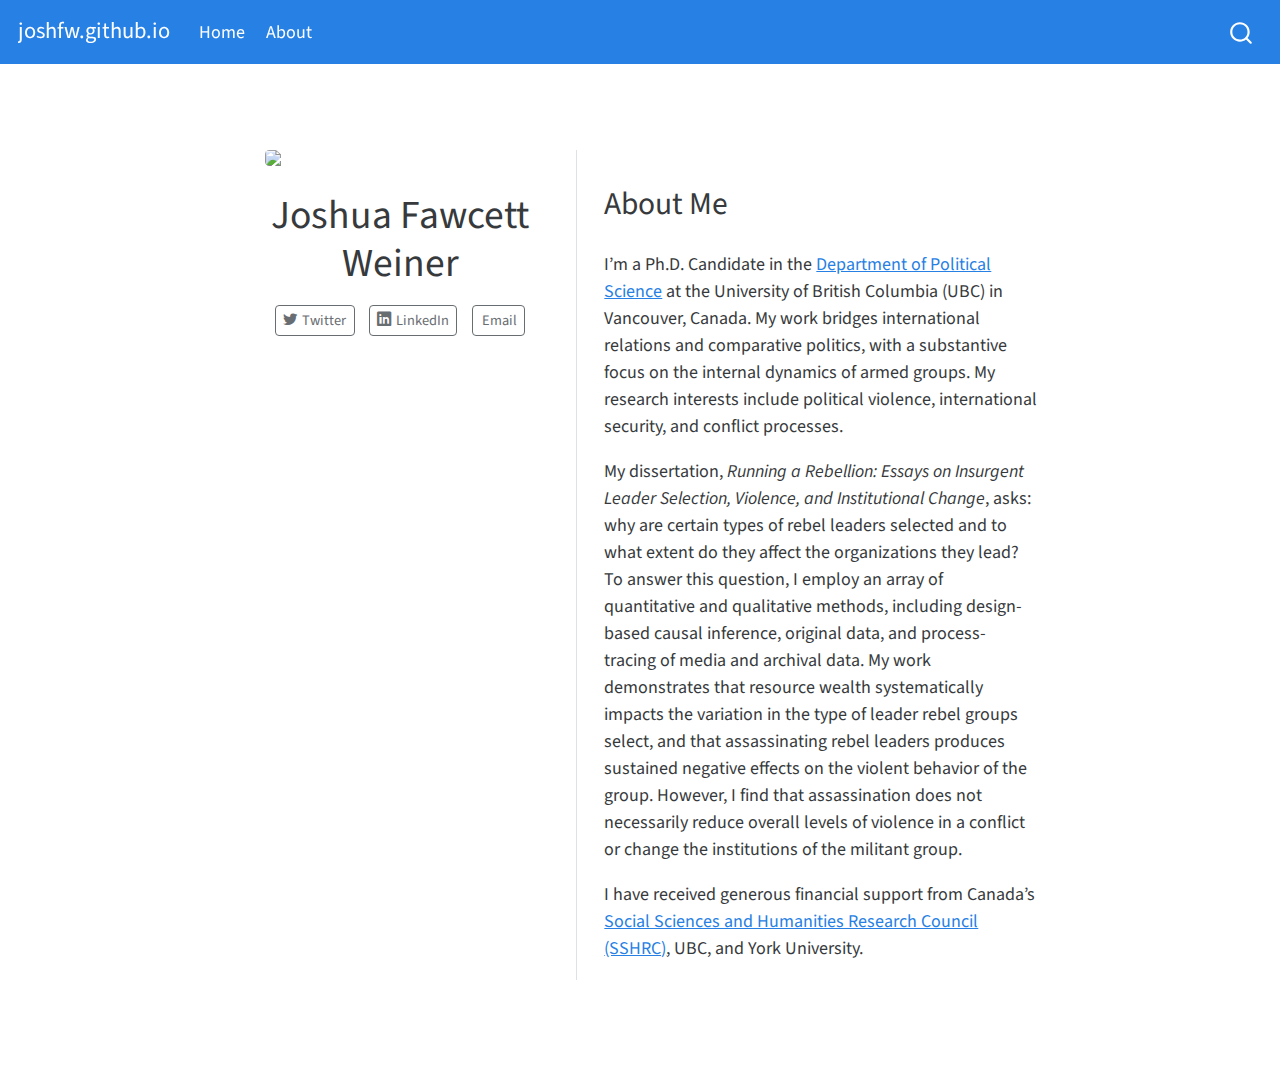
==== docs/index.html @ 68ceb6df "Formatting change for landing page." ====
<!DOCTYPE html>
<html xmlns="http://www.w3.org/1999/xhtml" lang="en" xml:lang="en"><head>

<meta charset="utf-8">
<meta name="generator" content="quarto-1.0.36">

<meta name="viewport" content="width=device-width, initial-scale=1.0, user-scalable=yes">


<title>joshfw.github.io - Joshua Fawcett Weiner</title>
<style>
code{white-space: pre-wrap;}
span.smallcaps{font-variant: small-caps;}
span.underline{text-decoration: underline;}
div.column{display: inline-block; vertical-align: top; width: 50%;}
div.hanging-indent{margin-left: 1.5em; text-indent: -1.5em;}
ul.task-list{list-style: none;}
</style>


<script src="site_libs/quarto-nav/quarto-nav.js"></script>
<script src="site_libs/quarto-nav/headroom.min.js"></script>
<script src="site_libs/clipboard/clipboard.min.js"></script>
<script src="site_libs/quarto-search/autocomplete.umd.js"></script>
<script src="site_libs/quarto-search/fuse.min.js"></script>
<script src="site_libs/quarto-search/quarto-search.js"></script>
<meta name="quarto:offset" content="./">
<script src="site_libs/quarto-html/quarto.js"></script>
<script src="site_libs/quarto-html/popper.min.js"></script>
<script src="site_libs/quarto-html/tippy.umd.min.js"></script>
<link href="site_libs/quarto-html/tippy.css" rel="stylesheet">
<link href="site_libs/quarto-html/quarto-syntax-highlighting.css" rel="stylesheet" id="quarto-text-highlighting-styles">
<script src="site_libs/bootstrap/bootstrap.min.js"></script>
<link href="site_libs/bootstrap/bootstrap-icons.css" rel="stylesheet">
<link href="site_libs/bootstrap/bootstrap.min.css" rel="stylesheet" id="quarto-bootstrap" data-mode="light">
<script id="quarto-search-options" type="application/json">{
  "location": "navbar",
  "copy-button": false,
  "collapse-after": 3,
  "panel-placement": "end",
  "type": "overlay",
  "limit": 20,
  "language": {
    "search-no-results-text": "No results",
    "search-matching-documents-text": "matching documents",
    "search-copy-link-title": "Copy link to search",
    "search-hide-matches-text": "Hide additional matches",
    "search-more-match-text": "more match in this document",
    "search-more-matches-text": "more matches in this document",
    "search-clear-button-title": "Clear",
    "search-detached-cancel-button-title": "Cancel",
    "search-submit-button-title": "Submit"
  }
}</script>


<link rel="stylesheet" href="styles.css">
</head>

<body class="nav-fixed fullcontent">

<div id="quarto-search-results"></div>
  <header id="quarto-header" class="headroom fixed-top">
    <nav class="navbar navbar-expand-lg navbar-dark ">
      <div class="navbar-container container-fluid">
      <a class="navbar-brand" href="./index.html">
    <span class="navbar-title">joshfw.github.io</span>
  </a>
          <button class="navbar-toggler" type="button" data-bs-toggle="collapse" data-bs-target="#navbarCollapse" aria-controls="navbarCollapse" aria-expanded="false" aria-label="Toggle navigation" onclick="if (window.quartoToggleHeadroom) { window.quartoToggleHeadroom(); }">
  <span class="navbar-toggler-icon"></span>
</button>
          <div class="collapse navbar-collapse" id="navbarCollapse">
            <ul class="navbar-nav navbar-nav-scroll me-auto">
  <li class="nav-item">
    <a class="nav-link active" href="./index.html" aria-current="page">Home</a>
  </li>  
  <li class="nav-item">
    <a class="nav-link" href="./about.html">About</a>
  </li>  
</ul>
              <div id="quarto-search" class="" title="Search"></div>
          </div> <!-- /navcollapse -->
      </div> <!-- /container-fluid -->
    </nav>
</header>
<!-- content -->
<div id="quarto-content" class="quarto-container page-columns page-rows-contents page-layout-article page-navbar">
<!-- sidebar -->
<!-- margin-sidebar -->
    
<!-- main -->
<main class="content" id="quarto-document-content">



<div class="quarto-about-trestles">
  <div class="about-entity">
    <img src="profile.jpg" class="about-image
  rounded " style="width: 15em;">
<header id="title-block-header" class="quarto-title-block default">
<div class="quarto-title">
<h1 class="title">Joshua Fawcett Weiner</h1>
</div>
<div class="quarto-title-meta">
  </div>
</header>
    <div class="about-links">
  <a href="https://twitter.com/FawcettWeiner" class="about-link">
    <i class="bi bi-twitter"></i>
     <span class="about-link-text">Twitter</span>
  </a>
  <a href="https://www.linkedin.com/in/joshua-fawcett-weiner-21542b58/" class="about-link">
    <i class="bi bi-linkedin"></i>
     <span class="about-link-text">LinkedIn</span>
  </a>
  <a href="mailto:j.weiner@alumni.ubc.ca" class="about-link">
    <i class="bi bi-mail"></i>
     <span class="about-link-text">Email</span>
  </a>
</div>
  </div>
  <div class="about-contents"><div id="hero-heading">
<section id="about-me" class="level2">
<h2 data-anchor-id="about-me">About Me</h2>
<p>I’m a Ph.D.&nbsp;Candidate in the <a href="https://politics.ubc.ca/">Department of Political Science</a> at the University of British Columbia (UBC) in Vancouver, Canada. My work bridges international relations and comparative politics, with a substantive focus on the internal dynamics of armed groups. My research interests include political violence, international security, and conflict processes.</p>
<p>My dissertation, <em>Running a Rebellion: Essays on Insurgent Leader Selection, Violence, and Institutional Change</em>, asks: why are certain types of rebel leaders selected and to what extent do they affect the organizations they lead? To answer this question, I employ an array of quantitative and qualitative methods, including design-based causal inference, original data, and process-tracing of media and archival data. My work demonstrates that resource wealth systematically impacts the variation in the type of leader rebel groups select, and that assassinating rebel leaders produces sustained negative effects on the violent behavior of the group. However, I find that assassination does not necessarily reduce overall levels of violence in a conflict or change the institutions of the militant group.</p>
<p>I have received generous financial support from Canada’s <a href="https://www.nserc-crsng.gc.ca/Students-Etudiants/PG-CS/CGSD-BESCD_eng.asp">Social Sciences and Humanities Research Council (SSHRC)</a>, UBC, and York University.</p>
</section>
</div></div>
</div>





</main> <!-- /main -->
<script id="quarto-html-after-body" type="application/javascript">
window.document.addEventListener("DOMContentLoaded", function (event) {
  const toggleBodyColorMode = (bsSheetEl) => {
    const mode = bsSheetEl.getAttribute("data-mode");
    const bodyEl = window.document.querySelector("body");
    if (mode === "dark") {
      bodyEl.classList.add("quarto-dark");
      bodyEl.classList.remove("quarto-light");
    } else {
      bodyEl.classList.add("quarto-light");
      bodyEl.classList.remove("quarto-dark");
    }
  }
  const toggleBodyColorPrimary = () => {
    const bsSheetEl = window.document.querySelector("link#quarto-bootstrap");
    if (bsSheetEl) {
      toggleBodyColorMode(bsSheetEl);
    }
  }
  toggleBodyColorPrimary();  
  const clipboard = new window.ClipboardJS('.code-copy-button', {
    target: function(trigger) {
      return trigger.previousElementSibling;
    }
  });
  clipboard.on('success', function(e) {
    // button target
    const button = e.trigger;
    // don't keep focus
    button.blur();
    // flash "checked"
    button.classList.add('code-copy-button-checked');
    var currentTitle = button.getAttribute("title");
    button.setAttribute("title", "Copied!");
    setTimeout(function() {
      button.setAttribute("title", currentTitle);
      button.classList.remove('code-copy-button-checked');
    }, 1000);
    // clear code selection
    e.clearSelection();
  });
  function tippyHover(el, contentFn) {
    const config = {
      allowHTML: true,
      content: contentFn,
      maxWidth: 500,
      delay: 100,
      arrow: false,
      appendTo: function(el) {
          return el.parentElement;
      },
      interactive: true,
      interactiveBorder: 10,
      theme: 'quarto',
      placement: 'bottom-start'
    };
    window.tippy(el, config); 
  }
  const noterefs = window.document.querySelectorAll('a[role="doc-noteref"]');
  for (var i=0; i<noterefs.length; i++) {
    const ref = noterefs[i];
    tippyHover(ref, function() {
      let href = ref.getAttribute('href');
      try { href = new URL(href).hash; } catch {}
      const id = href.replace(/^#\/?/, "");
      const note = window.document.getElementById(id);
      return note.innerHTML;
    });
  }
  var bibliorefs = window.document.querySelectorAll('a[role="doc-biblioref"]');
  for (var i=0; i<bibliorefs.length; i++) {
    const ref = bibliorefs[i];
    const cites = ref.parentNode.getAttribute('data-cites').split(' ');
    tippyHover(ref, function() {
      var popup = window.document.createElement('div');
      cites.forEach(function(cite) {
        var citeDiv = window.document.createElement('div');
        citeDiv.classList.add('hanging-indent');
        citeDiv.classList.add('csl-entry');
        var biblioDiv = window.document.getElementById('ref-' + cite);
        if (biblioDiv) {
          citeDiv.innerHTML = biblioDiv.innerHTML;
        }
        popup.appendChild(citeDiv);
      });
      return popup.innerHTML;
    });
  }
});
</script>
</div> <!-- /content -->



</body></html>
---- docs/site_libs/quarto-html/tippy.css ----
.tippy-box[data-animation=fade][data-state=hidden]{opacity:0}[data-tippy-root]{max-width:calc(100vw - 10px)}.tippy-box{position:relative;background-color:#333;color:#fff;border-radius:4px;font-size:14px;line-height:1.4;white-space:normal;outline:0;transition-property:transform,visibility,opacity}.tippy-box[data-placement^=top]>.tippy-arrow{bottom:0}.tippy-box[data-placement^=top]>.tippy-arrow:before{bottom:-7px;left:0;border-width:8px 8px 0;border-top-color:initial;transform-origin:center top}.tippy-box[data-placement^=bottom]>.tippy-arrow{top:0}.tippy-box[data-placement^=bottom]>.tippy-arrow:before{top:-7px;left:0;border-width:0 8px 8px;border-bottom-color:initial;transform-origin:center bottom}.tippy-box[data-placement^=left]>.tippy-arrow{right:0}.tippy-box[data-placement^=left]>.tippy-arrow:before{border-width:8px 0 8px 8px;border-left-color:initial;right:-7px;transform-origin:center left}.tippy-box[data-placement^=right]>.tippy-arrow{left:0}.tippy-box[data-placement^=right]>.tippy-arrow:before{left:-7px;border-width:8px 8px 8px 0;border-right-color:initial;transform-origin:center right}.tippy-box[data-inertia][data-state=visible]{transition-timing-function:cubic-bezier(.54,1.5,.38,1.11)}.tippy-arrow{width:16px;height:16px;color:#333}.tippy-arrow:before{content:"";position:absolute;border-color:transparent;border-style:solid}.tippy-content{position:relative;padding:5px 9px;z-index:1}
---- docs/site_libs/quarto-html/quarto-syntax-highlighting.css ----
/* quarto syntax highlight colors */
:root {
  --quarto-hl-ot-color: #003B4F;
  --quarto-hl-at-color: #657422;
  --quarto-hl-ss-color: #20794D;
  --quarto-hl-an-color: #5E5E5E;
  --quarto-hl-fu-color: #4758AB;
  --quarto-hl-st-color: #20794D;
  --quarto-hl-cf-color: #003B4F;
  --quarto-hl-op-color: #5E5E5E;
  --quarto-hl-er-color: #AD0000;
  --quarto-hl-bn-color: #AD0000;
  --quarto-hl-al-color: #AD0000;
  --quarto-hl-va-color: #111111;
  --quarto-hl-bu-color: inherit;
  --quarto-hl-ex-color: inherit;
  --quarto-hl-pp-color: #AD0000;
  --quarto-hl-in-color: #5E5E5E;
  --quarto-hl-vs-color: #20794D;
  --quarto-hl-wa-color: #5E5E5E;
  --quarto-hl-do-color: #5E5E5E;
  --quarto-hl-im-color: #00769E;
  --quarto-hl-ch-color: #20794D;
  --quarto-hl-dt-color: #AD0000;
  --quarto-hl-fl-color: #AD0000;
  --quarto-hl-co-color: #5E5E5E;
  --quarto-hl-cv-color: #5E5E5E;
  --quarto-hl-cn-color: #8f5902;
  --quarto-hl-sc-color: #5E5E5E;
  --quarto-hl-dv-color: #AD0000;
  --quarto-hl-kw-color: #003B4F;
}

/* other quarto variables */
:root {
  --quarto-font-monospace: SFMono-Regular, Menlo, Monaco, Consolas, "Liberation Mono", "Courier New", monospace;
}

pre > code.sourceCode > span {
  color: #003B4F;
}

code span {
  color: #003B4F;
}

code.sourceCode > span {
  color: #003B4F;
}

div.sourceCode,
div.sourceCode pre.sourceCode {
  color: #003B4F;
}

code span.ot {
  color: #003B4F;
}

code span.at {
  color: #657422;
}

code span.ss {
  color: #20794D;
}

code span.an {
  color: #5E5E5E;
}

code span.fu {
  color: #4758AB;
}

code span.st {
  color: #20794D;
}

code span.cf {
  color: #003B4F;
}

code span.op {
  color: #5E5E5E;
}

code span.er {
  color: #AD0000;
}

code span.bn {
  color: #AD0000;
}

code span.al {
  color: #AD0000;
}

code span.va {
  color: #111111;
}

code span.pp {
  color: #AD0000;
}

code span.in {
  color: #5E5E5E;
}

code span.vs {
  color: #20794D;
}

code span.wa {
  color: #5E5E5E;
  font-style: italic;
}

code span.do {
  color: #5E5E5E;
  font-style: italic;
}

code span.im {
  color: #00769E;
}

code span.ch {
  color: #20794D;
}

code span.dt {
  color: #AD0000;
}

code span.fl {
  color: #AD0000;
}

code span.co {
  color: #5E5E5E;
}

code span.cv {
  color: #5E5E5E;
  font-style: italic;
}

code span.cn {
  color: #8f5902;
}

code span.sc {
  color: #5E5E5E;
}

code span.dv {
  color: #AD0000;
}

code span.kw {
  color: #003B4F;
}

.prevent-inlining {
  content: "</";
}

/*# sourceMappingURL=debc5d5d77c3f9108843748ff7464032.css.map */
---- docs/styles.css ----
/* css styles */
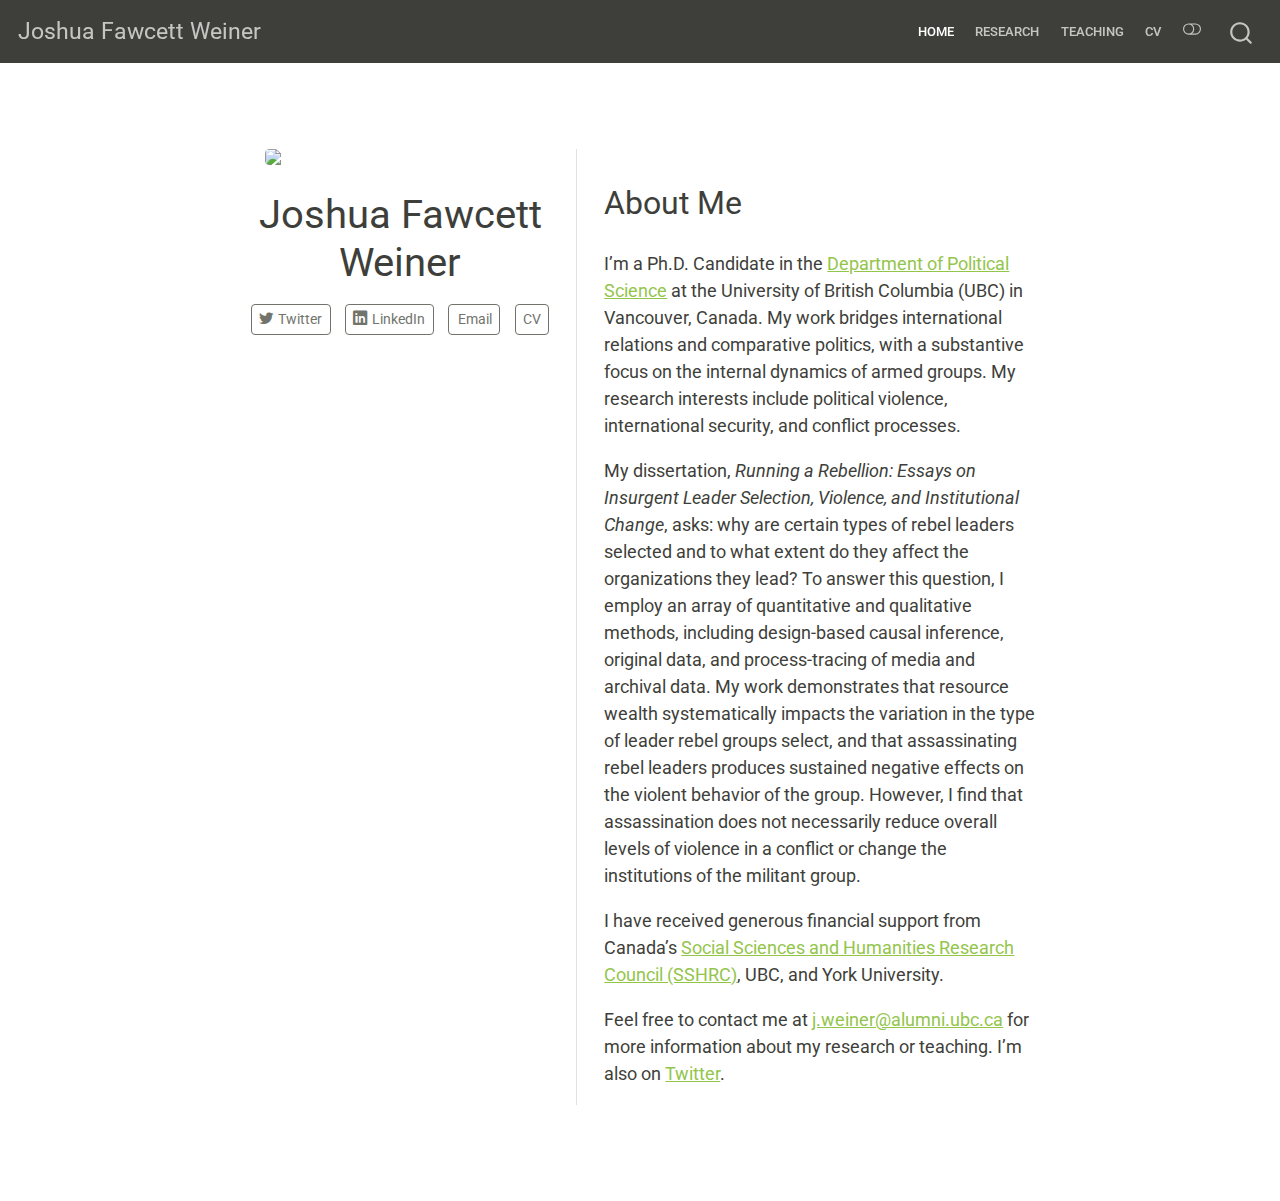
==== commit 22d54925: "Formatting and build of current website version." ====
--- a/docs/index.html
+++ b/docs/index.html
@@ -7,7 +7,7 @@
 <meta name="viewport" content="width=device-width, initial-scale=1.0, user-scalable=yes">
 
 
-<title>joshfw.github.io - Joshua Fawcett Weiner</title>
+<title>Joshua Fawcett Weiner</title>
 <style>
 code{white-space: pre-wrap;}
 span.smallcaps{font-variant: small-caps;}
@@ -29,10 +29,12 @@
 <script src="site_libs/quarto-html/popper.min.js"></script>
 <script src="site_libs/quarto-html/tippy.umd.min.js"></script>
 <link href="site_libs/quarto-html/tippy.css" rel="stylesheet">
-<link href="site_libs/quarto-html/quarto-syntax-highlighting.css" rel="stylesheet" id="quarto-text-highlighting-styles">
+<link href="site_libs/quarto-html/quarto-syntax-highlighting.css" rel="stylesheet" class="quarto-color-scheme" id="quarto-text-highlighting-styles">
+<link href="site_libs/quarto-html/quarto-syntax-highlighting-dark.css" rel="prefetch" class="quarto-color-scheme quarto-color-alternate" id="quarto-text-highlighting-styles">
 <script src="site_libs/bootstrap/bootstrap.min.js"></script>
 <link href="site_libs/bootstrap/bootstrap-icons.css" rel="stylesheet">
-<link href="site_libs/bootstrap/bootstrap.min.css" rel="stylesheet" id="quarto-bootstrap" data-mode="light">
+<link href="site_libs/bootstrap/bootstrap.min.css" rel="stylesheet" class="quarto-color-scheme" id="quarto-bootstrap" data-mode="light">
+<link href="site_libs/bootstrap/bootstrap-dark.min.css" rel="prefetch" class="quarto-color-scheme quarto-color-alternate" id="quarto-bootstrap" data-mode="dark">
 <script id="quarto-search-options" type="application/json">{
   "location": "navbar",
   "copy-button": false,
@@ -64,20 +66,29 @@
     <nav class="navbar navbar-expand-lg navbar-dark ">
       <div class="navbar-container container-fluid">
       <a class="navbar-brand" href="./index.html">
-    <span class="navbar-title">joshfw.github.io</span>
+    <span class="navbar-title">Joshua Fawcett Weiner</span>
   </a>
           <button class="navbar-toggler" type="button" data-bs-toggle="collapse" data-bs-target="#navbarCollapse" aria-controls="navbarCollapse" aria-expanded="false" aria-label="Toggle navigation" onclick="if (window.quartoToggleHeadroom) { window.quartoToggleHeadroom(); }">
   <span class="navbar-toggler-icon"></span>
 </button>
           <div class="collapse navbar-collapse" id="navbarCollapse">
-            <ul class="navbar-nav navbar-nav-scroll me-auto">
+            <ul class="navbar-nav navbar-nav-scroll ms-auto">
   <li class="nav-item">
     <a class="nav-link active" href="./index.html" aria-current="page">Home</a>
   </li>  
   <li class="nav-item">
-    <a class="nav-link" href="./about.html">About</a>
+    <a class="nav-link" href="./about.html">Research</a>
+  </li>  
+  <li class="nav-item">
+    <a class="nav-link" href="./teaching.html">Teaching</a>
+  </li>  
+  <li class="nav-item">
+    <a class="nav-link" href="./cv.html">CV</a>
   </li>  
 </ul>
+              <div class="quarto-toggle-container">
+                  <a href="" class="quarto-color-scheme-toggle nav-link" onclick="window.quartoToggleColorScheme(); return false;" title="Toggle dark mode"><i class="bi"></i></a>
+              </div>
               <div id="quarto-search" class="" title="Search"></div>
           </div> <!-- /navcollapse -->
       </div> <!-- /container-fluid -->
@@ -117,6 +128,9 @@
     <i class="bi bi-mail"></i>
      <span class="about-link-text">Email</span>
   </a>
+  <a href="https://www.dropbox.com/s/9qrv9oicfdb65so/CV_Joshua_Fawcett_Weiner%20%281%29.pdf?dl=0" class="about-link">
+     <span class="about-link-text">CV</span>
+  </a>
 </div>
   </div>
   <div class="about-contents"><div id="hero-heading">
@@ -125,6 +139,7 @@
 <p>I’m a Ph.D.&nbsp;Candidate in the <a href="https://politics.ubc.ca/">Department of Political Science</a> at the University of British Columbia (UBC) in Vancouver, Canada. My work bridges international relations and comparative politics, with a substantive focus on the internal dynamics of armed groups. My research interests include political violence, international security, and conflict processes.</p>
 <p>My dissertation, <em>Running a Rebellion: Essays on Insurgent Leader Selection, Violence, and Institutional Change</em>, asks: why are certain types of rebel leaders selected and to what extent do they affect the organizations they lead? To answer this question, I employ an array of quantitative and qualitative methods, including design-based causal inference, original data, and process-tracing of media and archival data. My work demonstrates that resource wealth systematically impacts the variation in the type of leader rebel groups select, and that assassinating rebel leaders produces sustained negative effects on the violent behavior of the group. However, I find that assassination does not necessarily reduce overall levels of violence in a conflict or change the institutions of the militant group.</p>
 <p>I have received generous financial support from Canada’s <a href="https://www.nserc-crsng.gc.ca/Students-Etudiants/PG-CS/CGSD-BESCD_eng.asp">Social Sciences and Humanities Research Council (SSHRC)</a>, UBC, and York University.</p>
+<p>Feel free to contact me at <a href="mailto:j.weiner@alumni.ubc.ca">j.weiner@alumni.ubc.ca</a> for more information about my research or teaching. I’m also on <a href="https://twitter.com/FawcettWeiner">Twitter</a>.</p>
 </section>
 </div></div>
 </div>
@@ -154,6 +169,109 @@
     }
   }
   toggleBodyColorPrimary();  
+  const disableStylesheet = (stylesheets) => {
+    for (let i=0; i < stylesheets.length; i++) {
+      const stylesheet = stylesheets[i];
+      stylesheet.rel = 'prefetch';
+    }
+  }
+  const enableStylesheet = (stylesheets) => {
+    for (let i=0; i < stylesheets.length; i++) {
+      const stylesheet = stylesheets[i];
+      stylesheet.rel = 'stylesheet';
+    }
+  }
+  const manageTransitions = (selector, allowTransitions) => {
+    const els = window.document.querySelectorAll(selector);
+    for (let i=0; i < els.length; i++) {
+      const el = els[i];
+      if (allowTransitions) {
+        el.classList.remove('notransition');
+      } else {
+        el.classList.add('notransition');
+      }
+    }
+  }
+  const toggleColorMode = (alternate) => {
+    // Switch the stylesheets
+    const alternateStylesheets = window.document.querySelectorAll('link.quarto-color-scheme.quarto-color-alternate');
+    manageTransitions('#quarto-margin-sidebar .nav-link', false);
+    if (alternate) {
+      enableStylesheet(alternateStylesheets);
+      for (const sheetNode of alternateStylesheets) {
+        if (sheetNode.id === "quarto-bootstrap") {
+          toggleBodyColorMode(sheetNode);
+        }
+      }
+    } else {
+      disableStylesheet(alternateStylesheets);
+      toggleBodyColorPrimary();
+    }
+    manageTransitions('#quarto-margin-sidebar .nav-link', true);
+    // Switch the toggles
+    const toggles = window.document.querySelectorAll('.quarto-color-scheme-toggle');
+    for (let i=0; i < toggles.length; i++) {
+      const toggle = toggles[i];
+      if (toggle) {
+        if (alternate) {
+          toggle.classList.add("alternate");     
+        } else {
+          toggle.classList.remove("alternate");
+        }
+      }
+    }
+  }
+  const isFileUrl = () => { 
+    return window.location.protocol === 'file:';
+  }
+  const hasAlternateSentinel = () => {  
+    let styleSentinel = getColorSchemeSentinel();
+    if (styleSentinel !== null) {
+      return styleSentinel === "alternate";
+    } else {
+      return false;
+    }
+  }
+  const setStyleSentinel = (alternate) => {
+    const value = alternate ? "alternate" : "default";
+    if (!isFileUrl()) {
+      window.localStorage.setItem("quarto-color-scheme", value);
+    } else {
+      localAlternateSentinel = value;
+    }
+  }
+  const getColorSchemeSentinel = () => {
+    if (!isFileUrl()) {
+      const storageValue = window.localStorage.getItem("quarto-color-scheme");
+      return storageValue != null ? storageValue : localAlternateSentinel;
+    } else {
+      return localAlternateSentinel;
+    }
+  }
+  let localAlternateSentinel = 'default';
+  // Dark / light mode switch
+  window.quartoToggleColorScheme = () => {
+    // Read the current dark / light value 
+    let toAlternate = !hasAlternateSentinel();
+    toggleColorMode(toAlternate);
+    setStyleSentinel(toAlternate);
+  };
+  // Ensure there is a toggle, if there isn't float one in the top right
+  if (window.document.querySelector('.quarto-color-scheme-toggle') === null) {
+    const a = window.document.createElement('a');
+    a.classList.add('top-right');
+    a.classList.add('quarto-color-scheme-toggle');
+    a.href = "";
+    a.onclick = function() { try { window.quartoToggleColorScheme(); } catch {} return false; };
+    const i = window.document.createElement("i");
+    i.classList.add('bi');
+    a.appendChild(i);
+    window.document.body.appendChild(a);
+  }
+  // Switch to dark mode if need be
+  if (hasAlternateSentinel()) {
+    toggleColorMode(true);
+  } 
   const clipboard = new window.ClipboardJS('.code-copy-button', {
     target: function(trigger) {
       return trigger.previousElementSibling;
--- a/docs/site_libs/quarto-html/quarto-syntax-highlighting-dark.css
+++ b/docs/site_libs/quarto-html/quarto-syntax-highlighting-dark.css
@@ -0,0 +1,187 @@
+/* quarto syntax highlight colors */
+:root {
+  --quarto-hl-al-color: #f07178;
+  --quarto-hl-an-color: #d4d0ab;
+  --quarto-hl-at-color: #00e0e0;
+  --quarto-hl-bn-color: #d4d0ab;
+  --quarto-hl-bu-color: #abe338;
+  --quarto-hl-ch-color: #abe338;
+  --quarto-hl-co-color: #f8f8f2;
+  --quarto-hl-cv-color: #ffd700;
+  --quarto-hl-cn-color: #ffd700;
+  --quarto-hl-cf-color: #ffa07a;
+  --quarto-hl-dt-color: #ffa07a;
+  --quarto-hl-dv-color: #d4d0ab;
+  --quarto-hl-do-color: #f8f8f2;
+  --quarto-hl-er-color: #f07178;
+  --quarto-hl-ex-color: #00e0e0;
+  --quarto-hl-fl-color: #d4d0ab;
+  --quarto-hl-fu-color: #ffa07a;
+  --quarto-hl-im-color: #abe338;
+  --quarto-hl-in-color: #d4d0ab;
+  --quarto-hl-kw-color: #ffa07a;
+  --quarto-hl-op-color: #ffa07a;
+  --quarto-hl-ot-color: #00e0e0;
+  --quarto-hl-pp-color: #dcc6e0;
+  --quarto-hl-re-color: #00e0e0;
+  --quarto-hl-sc-color: #abe338;
+  --quarto-hl-ss-color: #abe338;
+  --quarto-hl-st-color: #abe338;
+  --quarto-hl-va-color: #00e0e0;
+  --quarto-hl-vs-color: #abe338;
+  --quarto-hl-wa-color: #dcc6e0;
+}
+
+/* other quarto variables */
+:root {
+  --quarto-font-monospace: SFMono-Regular, Menlo, Monaco, Consolas, "Liberation Mono", "Courier New", monospace;
+}
+
+code span.al {
+  font-weight: bold;
+  color: #f07178;
+}
+
+code span.an {
+  color: #d4d0ab;
+}
+
+code span.at {
+  color: #00e0e0;
+}
+
+code span.bn {
+  color: #d4d0ab;
+}
+
+code span.bu {
+  color: #abe338;
+}
+
+code span.ch {
+  color: #abe338;
+}
+
+code span.co {
+  font-style: italic;
+  color: #f8f8f2;
+}
+
+code span.cv {
+  color: #ffd700;
+}
+
+code span.cn {
+  color: #ffd700;
+}
+
+code span.cf {
+  font-weight: bold;
+  color: #ffa07a;
+}
+
+code span.dt {
+  color: #ffa07a;
+}
+
+code span.dv {
+  color: #d4d0ab;
+}
+
+code span.do {
+  color: #f8f8f2;
+}
+
+code span.er {
+  color: #f07178;
+  text-decoration: underline;
+}
+
+code span.ex {
+  font-weight: bold;
+  color: #00e0e0;
+}
+
+code span.fl {
+  color: #d4d0ab;
+}
+
+code span.fu {
+  color: #ffa07a;
+}
+
+code span.im {
+  color: #abe338;
+}
+
+code span.in {
+  color: #d4d0ab;
+}
+
+code span.kw {
+  font-weight: bold;
+  color: #ffa07a;
+}
+
+pre > code.sourceCode > span {
+  color: #f8f8f2;
+}
+
+code span {
+  color: #f8f8f2;
+}
+
+code.sourceCode > span {
+  color: #f8f8f2;
+}
+
+div.sourceCode,
+div.sourceCode pre.sourceCode {
+  color: #f8f8f2;
+}
+
+code span.op {
+  color: #ffa07a;
+}
+
+code span.ot {
+  color: #00e0e0;
+}
+
+code span.pp {
+  color: #dcc6e0;
+}
+
+code span.re {
+  color: #00e0e0;
+}
+
+code span.sc {
+  color: #abe338;
+}
+
+code span.ss {
+  color: #abe338;
+}
+
+code span.st {
+  color: #abe338;
+}
+
+code span.va {
+  color: #00e0e0;
+}
+
+code span.vs {
+  color: #abe338;
+}
+
+code span.wa {
+  color: #dcc6e0;
+}
+
+.prevent-inlining {
+  content: "</";
+}
+
+/*# sourceMappingURL=935a306eefa94366c21e1a970dddb765.css.map */
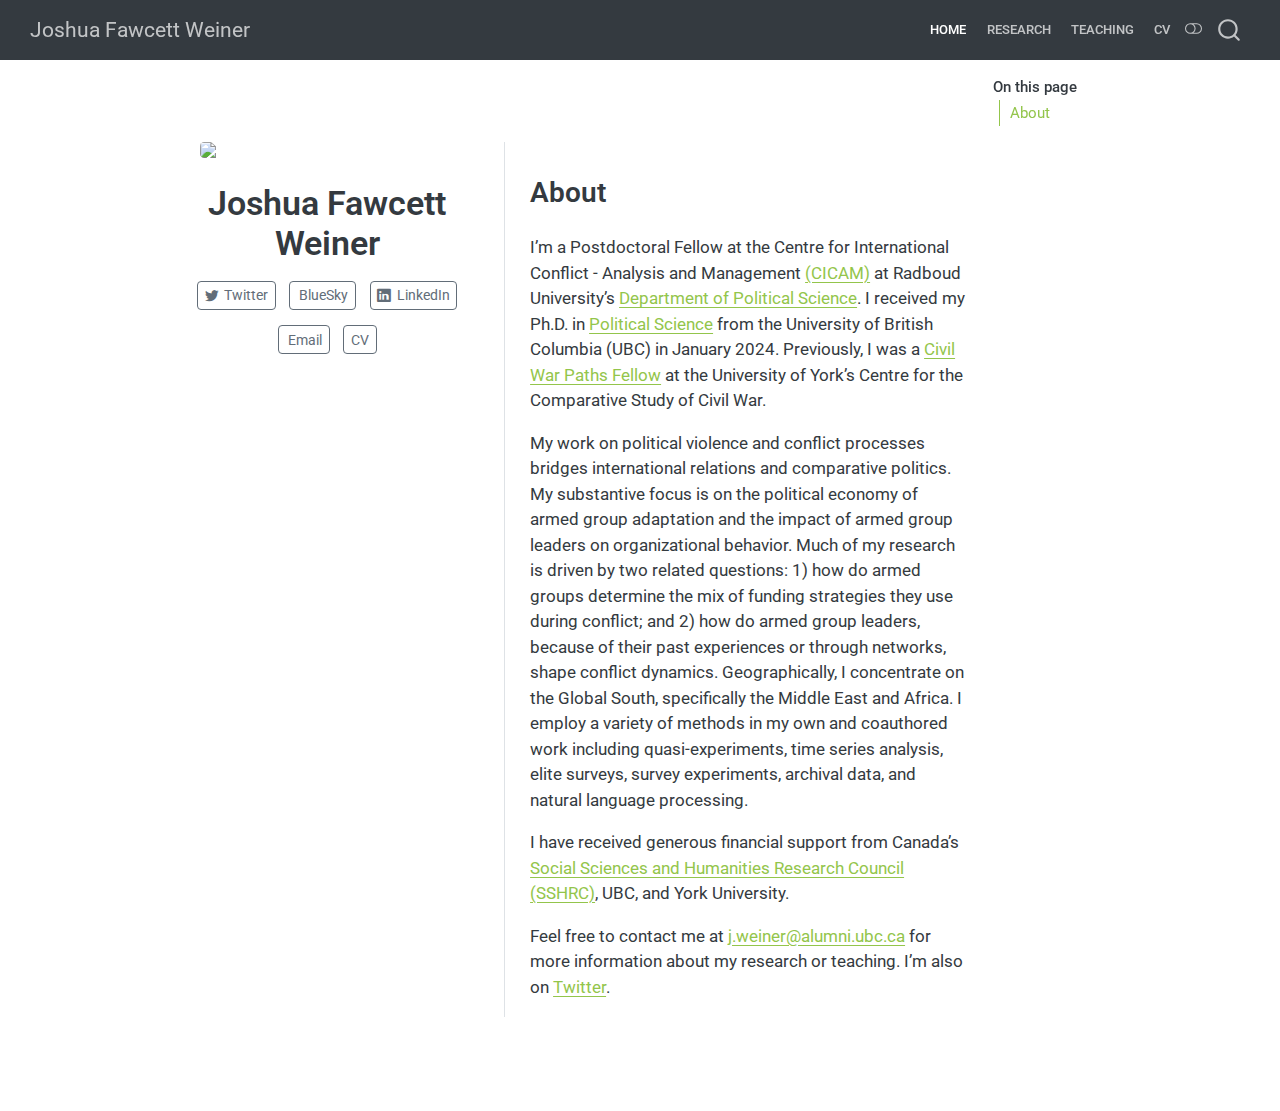
==== commit 4433bc0a: "Website updates, August 2024." ====
--- a/docs/index.html
+++ b/docs/index.html
@@ -2,7 +2,7 @@
 <html xmlns="http://www.w3.org/1999/xhtml" lang="en" xml:lang="en"><head>
 
 <meta charset="utf-8">
-<meta name="generator" content="quarto-1.0.36">
+<meta name="generator" content="quarto-1.4.555">
 
 <meta name="viewport" content="width=device-width, initial-scale=1.0, user-scalable=yes">
 
@@ -11,10 +11,15 @@
 <style>
 code{white-space: pre-wrap;}
 span.smallcaps{font-variant: small-caps;}
-span.underline{text-decoration: underline;}
-div.column{display: inline-block; vertical-align: top; width: 50%;}
+div.columns{display: flex; gap: min(4vw, 1.5em);}
+div.column{flex: auto; overflow-x: auto;}
 div.hanging-indent{margin-left: 1.5em; text-indent: -1.5em;}
 ul.task-list{list-style: none;}
+ul.task-list li input[type="checkbox"] {
+  width: 0.8em;
+  margin: 0 0.8em 0.2em -1em; /* quarto-specific, see https://github.com/quarto-dev/quarto-cli/issues/4556 */ 
+  vertical-align: middle;
+}
 </style>
 
 
@@ -41,7 +46,13 @@
   "collapse-after": 3,
   "panel-placement": "end",
   "type": "overlay",
-  "limit": 20,
+  "limit": 50,
+  "keyboard-shortcut": [
+    "f",
+    "/",
+    "s"
+  ],
+  "show-item-context": false,
   "language": {
     "search-no-results-text": "No results",
     "search-matching-documents-text": "matching documents",
@@ -50,8 +61,10 @@
     "search-more-match-text": "more match in this document",
     "search-more-matches-text": "more matches in this document",
     "search-clear-button-title": "Clear",
+    "search-text-placeholder": "",
     "search-detached-cancel-button-title": "Cancel",
-    "search-submit-button-title": "Submit"
+    "search-submit-button-title": "Submit",
+    "search-label": "Search"
   }
 }</script>
 
@@ -59,38 +72,44 @@
 <link rel="stylesheet" href="styles.css">
 </head>
 
-<body class="nav-fixed fullcontent">
+<body class="nav-fixed">
 
 <div id="quarto-search-results"></div>
   <header id="quarto-header" class="headroom fixed-top">
-    <nav class="navbar navbar-expand-lg navbar-dark ">
+    <nav class="navbar navbar-expand-lg " data-bs-theme="dark">
       <div class="navbar-container container-fluid">
-      <a class="navbar-brand" href="./index.html">
+      <div class="navbar-brand-container mx-auto">
+    <a class="navbar-brand" href="./index.html">
     <span class="navbar-title">Joshua Fawcett Weiner</span>
-  </a>
+    </a>
+  </div>
+            <div id="quarto-search" class="" title="Search"></div>
           <button class="navbar-toggler" type="button" data-bs-toggle="collapse" data-bs-target="#navbarCollapse" aria-controls="navbarCollapse" aria-expanded="false" aria-label="Toggle navigation" onclick="if (window.quartoToggleHeadroom) { window.quartoToggleHeadroom(); }">
   <span class="navbar-toggler-icon"></span>
 </button>
           <div class="collapse navbar-collapse" id="navbarCollapse">
             <ul class="navbar-nav navbar-nav-scroll ms-auto">
   <li class="nav-item">
-    <a class="nav-link active" href="./index.html" aria-current="page">Home</a>
+    <a class="nav-link active" href="./index.html" aria-current="page"> 
+<span class="menu-text">Home</span></a>
   </li>  
   <li class="nav-item">
-    <a class="nav-link" href="./about.html">Research</a>
+    <a class="nav-link" href="./research.html"> 
+<span class="menu-text">Research</span></a>
   </li>  
   <li class="nav-item">
-    <a class="nav-link" href="./teaching.html">Teaching</a>
+    <a class="nav-link" href="./teaching.html"> 
+<span class="menu-text">Teaching</span></a>
   </li>  
   <li class="nav-item">
-    <a class="nav-link" href="./cv.html">CV</a>
+    <a class="nav-link" href="./cv.html"> 
+<span class="menu-text">CV</span></a>
   </li>  
 </ul>
-              <div class="quarto-toggle-container">
-                  <a href="" class="quarto-color-scheme-toggle nav-link" onclick="window.quartoToggleColorScheme(); return false;" title="Toggle dark mode"><i class="bi"></i></a>
-              </div>
-              <div id="quarto-search" class="" title="Search"></div>
           </div> <!-- /navcollapse -->
+          <div class="quarto-navbar-tools">
+  <a href="" class="quarto-color-scheme-toggle quarto-navigation-tool  px-1" onclick="window.quartoToggleColorScheme(); return false;" title="Toggle dark mode"><i class="bi"></i></a>
+</div>
       </div> <!-- /container-fluid -->
     </nav>
 </header>
@@ -98,13 +117,22 @@
 <div id="quarto-content" class="quarto-container page-columns page-rows-contents page-layout-article page-navbar">
 <!-- sidebar -->
 <!-- margin-sidebar -->
-    
+    <div id="quarto-margin-sidebar" class="sidebar margin-sidebar">
+        <nav id="TOC" role="doc-toc" class="toc-active">
+    <h2 id="toc-title">On this page</h2>
+   
+  <ul>
+  <li><a href="#about" id="toc-about" class="nav-link active" data-scroll-target="#about">About</a></li>
+  </ul>
+</nav>
+    </div>
 <!-- main -->
 <main class="content" id="quarto-document-content">
 
 
 
-<div class="quarto-about-trestles">
+
+<div class="quarto-about-trestles content">
   <div class="about-entity">
     <img src="profile.jpg" class="about-image
   rounded " style="width: 15em;">
@@ -116,28 +144,32 @@
   </div>
 </header>
     <div class="about-links">
-  <a href="https://twitter.com/FawcettWeiner" class="about-link">
+  <a href="https://twitter.com/FawcettWeiner" class="about-link" rel="" target="">
     <i class="bi bi-twitter"></i>
      <span class="about-link-text">Twitter</span>
   </a>
-  <a href="https://www.linkedin.com/in/joshua-fawcett-weiner-21542b58/" class="about-link">
+  <a href="https://bsky.app/profile/fawcettweiner.bsky.social" class="about-link" rel="" target="">
+    <i class="bi bi-bluesky"></i>
+     <span class="about-link-text">BlueSky</span>
+  </a>
+  <a href="https://www.linkedin.com/in/joshua-fawcett-weiner-21542b58" class="about-link" rel="" target="">
     <i class="bi bi-linkedin"></i>
      <span class="about-link-text">LinkedIn</span>
   </a>
-  <a href="mailto:j.weiner@alumni.ubc.ca" class="about-link">
-    <i class="bi bi-mail"></i>
+  <a href="mailto:j.weiner@alumni.ubc.ca" class="about-link" rel="" target="">
+    <i class="bi bi-fa-envelope"></i>
      <span class="about-link-text">Email</span>
   </a>
-  <a href="https://www.dropbox.com/s/9qrv9oicfdb65so/CV_Joshua_Fawcett_Weiner%20%281%29.pdf?dl=0" class="about-link">
+  <a href="https://www.dropbox.com/scl/fi/byy5szr4unq0yaxg60ocy/CV_JFawcettWeiner.pdf?rlkey=cdbtnlz07xoprpjwakme018hp&amp;st=x1t1fx4d&amp;dl=0" class="about-link" rel="" target="">
      <span class="about-link-text">CV</span>
   </a>
 </div>
   </div>
   <div class="about-contents"><div id="hero-heading">
-<section id="about-me" class="level2">
-<h2 data-anchor-id="about-me">About Me</h2>
-<p>I’m a Ph.D.&nbsp;Candidate in the <a href="https://politics.ubc.ca/">Department of Political Science</a> at the University of British Columbia (UBC) in Vancouver, Canada. My work bridges international relations and comparative politics, with a substantive focus on the internal dynamics of armed groups. My research interests include political violence, international security, and conflict processes.</p>
-<p>My dissertation, <em>Running a Rebellion: Essays on Insurgent Leader Selection, Violence, and Institutional Change</em>, asks: why are certain types of rebel leaders selected and to what extent do they affect the organizations they lead? To answer this question, I employ an array of quantitative and qualitative methods, including design-based causal inference, original data, and process-tracing of media and archival data. My work demonstrates that resource wealth systematically impacts the variation in the type of leader rebel groups select, and that assassinating rebel leaders produces sustained negative effects on the violent behavior of the group. However, I find that assassination does not necessarily reduce overall levels of violence in a conflict or change the institutions of the militant group.</p>
+<section id="about" class="level2">
+<h2 data-anchor-id="about">About</h2>
+<p>I’m a Postdoctoral Fellow at the Centre for International Conflict - Analysis and Management <a href="https://www.ru.nl/cicam/">(CICAM)</a> at Radboud University’s <a href="https://www.ru.nl/en/departments/nijmegen-school-of-management/political-science">Department of Political Science</a>. I received my Ph.D.&nbsp;in <a href="https://politics.ubc.ca/">Political Science</a> from the University of British Columbia (UBC) in January 2024. Previously, I was a <a href="https://www.civilwarpaths.org/">Civil War Paths Fellow</a> at the University of York’s Centre for the Comparative Study of Civil War.</p>
+<p>My work on political violence and conflict processes bridges international relations and comparative politics. My substantive focus is on the political economy of armed group adaptation and the impact of armed group leaders on organizational behavior. Much of my research is driven by two related questions: 1) how do armed groups determine the mix of funding strategies they use during conflict; and 2) how do armed group leaders, because of their past experiences or through networks, shape conflict dynamics. Geographically, I concentrate on the Global South, specifically the Middle East and Africa. I employ a variety of methods in my own and coauthored work including quasi-experiments, time series analysis, elite surveys, survey experiments, archival data, and natural language processing.</p>
 <p>I have received generous financial support from Canada’s <a href="https://www.nserc-crsng.gc.ca/Students-Etudiants/PG-CS/CGSD-BESCD_eng.asp">Social Sciences and Humanities Research Council (SSHRC)</a>, UBC, and York University.</p>
 <p>Feel free to contact me at <a href="mailto:j.weiner@alumni.ubc.ca">j.weiner@alumni.ubc.ca</a> for more information about my research or teaching. I’m also on <a href="https://twitter.com/FawcettWeiner">Twitter</a>.</p>
 </section>
@@ -192,6 +224,33 @@
       }
     }
   }
+  const toggleGiscusIfUsed = (isAlternate, darkModeDefault) => {
+    const baseTheme = document.querySelector('#giscus-base-theme')?.value ?? 'light';
+    const alternateTheme = document.querySelector('#giscus-alt-theme')?.value ?? 'dark';
+    let newTheme = '';
+    if(darkModeDefault) {
+      newTheme = isAlternate ? baseTheme : alternateTheme;
+    } else {
+      newTheme = isAlternate ? alternateTheme : baseTheme;
+    }
+    const changeGiscusTheme = () => {
+      // From: https://github.com/giscus/giscus/issues/336
+      const sendMessage = (message) => {
+        const iframe = document.querySelector('iframe.giscus-frame');
+        if (!iframe) return;
+        iframe.contentWindow.postMessage({ giscus: message }, 'https://giscus.app');
+      }
+      sendMessage({
+        setConfig: {
+          theme: newTheme
+        }
+      });
+    }
+    const isGiscussLoaded = window.document.querySelector('iframe.giscus-frame') !== null;
+    if (isGiscussLoaded) {
+      changeGiscusTheme();
+    }
+  }
   const toggleColorMode = (alternate) => {
     // Switch the stylesheets
     const alternateStylesheets = window.document.querySelectorAll('link.quarto-color-scheme.quarto-color-alternate');
@@ -220,6 +279,16 @@
         }
       }
     }
+    // Hack to workaround the fact that safari doesn't
+    // properly recolor the scrollbar when toggling (#1455)
+    if (navigator.userAgent.indexOf('Safari') > 0 && navigator.userAgent.indexOf('Chrome') == -1) {
+      manageTransitions("body", false);
+      window.scrollTo(0, 1);
+      setTimeout(() => {
+        window.scrollTo(0, 0);
+        manageTransitions("body", true);
+      }, 40);  
+    }
   }
   const isFileUrl = () => { 
     return window.location.protocol === 'file:';
@@ -248,13 +317,15 @@
       return localAlternateSentinel;
     }
   }
-  let localAlternateSentinel = 'default';
+  const darkModeDefault = false;
+  let localAlternateSentinel = darkModeDefault ? 'alternate' : 'default';
   // Dark / light mode switch
   window.quartoToggleColorScheme = () => {
     // Read the current dark / light value 
     let toAlternate = !hasAlternateSentinel();
     toggleColorMode(toAlternate);
     setStyleSentinel(toAlternate);
+    toggleGiscusIfUsed(toAlternate, darkModeDefault);
   };
   // Ensure there is a toggle, if there isn't float one in the top right
   if (window.document.querySelector('.quarto-color-scheme-toggle') === null) {
@@ -271,10 +342,26 @@
   // Switch to dark mode if need be
   if (hasAlternateSentinel()) {
     toggleColorMode(true);
-  } 
+  } else {
+    toggleColorMode(false);
+  }
+  const isCodeAnnotation = (el) => {
+    for (const clz of el.classList) {
+      if (clz.startsWith('code-annotation-')) {                     
+        return true;
+      }
+    }
+    return false;
+  }
   const clipboard = new window.ClipboardJS('.code-copy-button', {
-    target: function(trigger) {
-      return trigger.previousElementSibling;
+    text: function(trigger) {
+      const codeEl = trigger.previousElementSibling.cloneNode(true);
+      for (const childEl of codeEl.children) {
+        if (isCodeAnnotation(childEl)) {
+          childEl.remove();
+        }
+      }
+      return codeEl.innerText;
     }
   });
   clipboard.on('success', function(e) {
@@ -286,17 +373,51 @@
     button.classList.add('code-copy-button-checked');
     var currentTitle = button.getAttribute("title");
     button.setAttribute("title", "Copied!");
+    let tooltip;
+    if (window.bootstrap) {
+      button.setAttribute("data-bs-toggle", "tooltip");
+      button.setAttribute("data-bs-placement", "left");
+      button.setAttribute("data-bs-title", "Copied!");
+      tooltip = new bootstrap.Tooltip(button, 
+        { trigger: "manual", 
+          customClass: "code-copy-button-tooltip",
+          offset: [0, -8]});
+      tooltip.show();    
+    }
     setTimeout(function() {
+      if (tooltip) {
+        tooltip.hide();
+        button.removeAttribute("data-bs-title");
+        button.removeAttribute("data-bs-toggle");
+        button.removeAttribute("data-bs-placement");
+      }
       button.setAttribute("title", currentTitle);
       button.classList.remove('code-copy-button-checked');
     }, 1000);
     // clear code selection
     e.clearSelection();
   });
-  function tippyHover(el, contentFn) {
+    var localhostRegex = new RegExp(/^(?:http|https):\/\/localhost\:?[0-9]*\//);
+    var mailtoRegex = new RegExp(/^mailto:/);
+      var filterRegex = new RegExp('/' + window.location.host + '/');
+    var isInternal = (href) => {
+        return filterRegex.test(href) || localhostRegex.test(href) || mailtoRegex.test(href);
+    }
+    // Inspect non-navigation links and adorn them if external
+ 	var links = window.document.querySelectorAll('a[href]:not(.nav-link):not(.navbar-brand):not(.toc-action):not(.sidebar-link):not(.sidebar-item-toggle):not(.pagination-link):not(.no-external):not([aria-hidden]):not(.dropdown-item):not(.quarto-navigation-tool)');
+    for (var i=0; i<links.length; i++) {
+      const link = links[i];
+      if (!isInternal(link.href)) {
+        // undo the damage that might have been done by quarto-nav.js in the case of
+        // links that we want to consider external
+        if (link.dataset.originalHref !== undefined) {
+          link.href = link.dataset.originalHref;
+        }
+      }
+    }
+  function tippyHover(el, contentFn, onTriggerFn, onUntriggerFn) {
     const config = {
       allowHTML: true,
-      content: contentFn,
       maxWidth: 500,
       delay: 100,
       arrow: false,
@@ -306,39 +427,303 @@
       interactive: true,
       interactiveBorder: 10,
       theme: 'quarto',
-      placement: 'bottom-start'
+      placement: 'bottom-start',
     };
+    if (contentFn) {
+      config.content = contentFn;
+    }
+    if (onTriggerFn) {
+      config.onTrigger = onTriggerFn;
+    }
+    if (onUntriggerFn) {
+      config.onUntrigger = onUntriggerFn;
+    }
     window.tippy(el, config); 
   }
   const noterefs = window.document.querySelectorAll('a[role="doc-noteref"]');
   for (var i=0; i<noterefs.length; i++) {
     const ref = noterefs[i];
     tippyHover(ref, function() {
-      let href = ref.getAttribute('href');
+      // use id or data attribute instead here
+      let href = ref.getAttribute('data-footnote-href') || ref.getAttribute('href');
       try { href = new URL(href).hash; } catch {}
       const id = href.replace(/^#\/?/, "");
       const note = window.document.getElementById(id);
-      return note.innerHTML;
+      if (note) {
+        return note.innerHTML;
+      } else {
+        return "";
+      }
     });
   }
+  const xrefs = window.document.querySelectorAll('a.quarto-xref');
+  const processXRef = (id, note) => {
+    // Strip column container classes
+    const stripColumnClz = (el) => {
+      el.classList.remove("page-full", "page-columns");
+      if (el.children) {
+        for (const child of el.children) {
+          stripColumnClz(child);
+        }
+      }
+    }
+    stripColumnClz(note)
+    if (id === null || id.startsWith('sec-')) {
+      // Special case sections, only their first couple elements
+      const container = document.createElement("div");
+      if (note.children && note.children.length > 2) {
+        container.appendChild(note.children[0].cloneNode(true));
+        for (let i = 1; i < note.children.length; i++) {
+          const child = note.children[i];
+          if (child.tagName === "P" && child.innerText === "") {
+            continue;
+          } else {
+            container.appendChild(child.cloneNode(true));
+            break;
+          }
+        }
+        if (window.Quarto?.typesetMath) {
+          window.Quarto.typesetMath(container);
+        }
+        return container.innerHTML
+      } else {
+        if (window.Quarto?.typesetMath) {
+          window.Quarto.typesetMath(note);
+        }
+        return note.innerHTML;
+      }
+    } else {
+      // Remove any anchor links if they are present
+      const anchorLink = note.querySelector('a.anchorjs-link');
+      if (anchorLink) {
+        anchorLink.remove();
+      }
+      if (window.Quarto?.typesetMath) {
+        window.Quarto.typesetMath(note);
+      }
+      // TODO in 1.5, we should make sure this works without a callout special case
+      if (note.classList.contains("callout")) {
+        return note.outerHTML;
+      } else {
+        return note.innerHTML;
+      }
+    }
+  }
+  for (var i=0; i<xrefs.length; i++) {
+    const xref = xrefs[i];
+    tippyHover(xref, undefined, function(instance) {
+      instance.disable();
+      let url = xref.getAttribute('href');
+      let hash = undefined; 
+      if (url.startsWith('#')) {
+        hash = url;
+      } else {
+        try { hash = new URL(url).hash; } catch {}
+      }
+      if (hash) {
+        const id = hash.replace(/^#\/?/, "");
+        const note = window.document.getElementById(id);
+        if (note !== null) {
+          try {
+            const html = processXRef(id, note.cloneNode(true));
+            instance.setContent(html);
+          } finally {
+            instance.enable();
+            instance.show();
+          }
+        } else {
+          // See if we can fetch this
+          fetch(url.split('#')[0])
+          .then(res => res.text())
+          .then(html => {
+            const parser = new DOMParser();
+            const htmlDoc = parser.parseFromString(html, "text/html");
+            const note = htmlDoc.getElementById(id);
+            if (note !== null) {
+              const html = processXRef(id, note);
+              instance.setContent(html);
+            } 
+          }).finally(() => {
+            instance.enable();
+            instance.show();
+          });
+        }
+      } else {
+        // See if we can fetch a full url (with no hash to target)
+        // This is a special case and we should probably do some content thinning / targeting
+        fetch(url)
+        .then(res => res.text())
+        .then(html => {
+          const parser = new DOMParser();
+          const htmlDoc = parser.parseFromString(html, "text/html");
+          const note = htmlDoc.querySelector('main.content');
+          if (note !== null) {
+            // This should only happen for chapter cross references
+            // (since there is no id in the URL)
+            // remove the first header
+            if (note.children.length > 0 && note.children[0].tagName === "HEADER") {
+              note.children[0].remove();
+            }
+            const html = processXRef(null, note);
+            instance.setContent(html);
+          } 
+        }).finally(() => {
+          instance.enable();
+          instance.show();
+        });
+      }
+    }, function(instance) {
+    });
+  }
+      let selectedAnnoteEl;
+      const selectorForAnnotation = ( cell, annotation) => {
+        let cellAttr = 'data-code-cell="' + cell + '"';
+        let lineAttr = 'data-code-annotation="' +  annotation + '"';
+        const selector = 'span[' + cellAttr + '][' + lineAttr + ']';
+        return selector;
+      }
+      const selectCodeLines = (annoteEl) => {
+        const doc = window.document;
+        const targetCell = annoteEl.getAttribute("data-target-cell");
+        const targetAnnotation = annoteEl.getAttribute("data-target-annotation");
+        const annoteSpan = window.document.querySelector(selectorForAnnotation(targetCell, targetAnnotation));
+        const lines = annoteSpan.getAttribute("data-code-lines").split(",");
+        const lineIds = lines.map((line) => {
+          return targetCell + "-" + line;
+        })
+        let top = null;
+        let height = null;
+        let parent = null;
+        if (lineIds.length > 0) {
+            //compute the position of the single el (top and bottom and make a div)
+            const el = window.document.getElementById(lineIds[0]);
+            top = el.offsetTop;
+            height = el.offsetHeight;
+            parent = el.parentElement.parentElement;
+          if (lineIds.length > 1) {
+            const lastEl = window.document.getElementById(lineIds[lineIds.length - 1]);
+            const bottom = lastEl.offsetTop + lastEl.offsetHeight;
+            height = bottom - top;
+          }
+          if (top !== null && height !== null && parent !== null) {
+            // cook up a div (if necessary) and position it 
+            let div = window.document.getElementById("code-annotation-line-highlight");
+            if (div === null) {
+              div = window.document.createElement("div");
+              div.setAttribute("id", "code-annotation-line-highlight");
+              div.style.position = 'absolute';
+              parent.appendChild(div);
+            }
+            div.style.top = top - 2 + "px";
+            div.style.height = height + 4 + "px";
+            div.style.left = 0;
+            let gutterDiv = window.document.getElementById("code-annotation-line-highlight-gutter");
+            if (gutterDiv === null) {
+              gutterDiv = window.document.createElement("div");
+              gutterDiv.setAttribute("id", "code-annotation-line-highlight-gutter");
+              gutterDiv.style.position = 'absolute';
+              const codeCell = window.document.getElementById(targetCell);
+              const gutter = codeCell.querySelector('.code-annotation-gutter');
+              gutter.appendChild(gutterDiv);
+            }
+            gutterDiv.style.top = top - 2 + "px";
+            gutterDiv.style.height = height + 4 + "px";
+          }
+          selectedAnnoteEl = annoteEl;
+        }
+      };
+      const unselectCodeLines = () => {
+        const elementsIds = ["code-annotation-line-highlight", "code-annotation-line-highlight-gutter"];
+        elementsIds.forEach((elId) => {
+          const div = window.document.getElementById(elId);
+          if (div) {
+            div.remove();
+          }
+        });
+        selectedAnnoteEl = undefined;
+      };
+        // Handle positioning of the toggle
+    window.addEventListener(
+      "resize",
+      throttle(() => {
+        elRect = undefined;
+        if (selectedAnnoteEl) {
+          selectCodeLines(selectedAnnoteEl);
+        }
+      }, 10)
+    );
+    function throttle(fn, ms) {
+    let throttle = false;
+    let timer;
+      return (...args) => {
+        if(!throttle) { // first call gets through
+            fn.apply(this, args);
+            throttle = true;
+        } else { // all the others get throttled
+            if(timer) clearTimeout(timer); // cancel #2
+            timer = setTimeout(() => {
+              fn.apply(this, args);
+              timer = throttle = false;
+            }, ms);
+        }
+      };
+    }
+      // Attach click handler to the DT
+      const annoteDls = window.document.querySelectorAll('dt[data-target-cell]');
+      for (const annoteDlNode of annoteDls) {
+        annoteDlNode.addEventListener('click', (event) => {
+          const clickedEl = event.target;
+          if (clickedEl !== selectedAnnoteEl) {
+            unselectCodeLines();
+            const activeEl = window.document.querySelector('dt[data-target-cell].code-annotation-active');
+            if (activeEl) {
+              activeEl.classList.remove('code-annotation-active');
+            }
+            selectCodeLines(clickedEl);
+            clickedEl.classList.add('code-annotation-active');
+          } else {
+            // Unselect the line
+            unselectCodeLines();
+            clickedEl.classList.remove('code-annotation-active');
+          }
+        });
+      }
+  const findCites = (el) => {
+    const parentEl = el.parentElement;
+    if (parentEl) {
+      const cites = parentEl.dataset.cites;
+      if (cites) {
+        return {
+          el,
+          cites: cites.split(' ')
+        };
+      } else {
+        return findCites(el.parentElement)
+      }
+    } else {
+      return undefined;
+    }
+  };
   var bibliorefs = window.document.querySelectorAll('a[role="doc-biblioref"]');
   for (var i=0; i<bibliorefs.length; i++) {
     const ref = bibliorefs[i];
-    const cites = ref.parentNode.getAttribute('data-cites').split(' ');
-    tippyHover(ref, function() {
-      var popup = window.document.createElement('div');
-      cites.forEach(function(cite) {
-        var citeDiv = window.document.createElement('div');
-        citeDiv.classList.add('hanging-indent');
-        citeDiv.classList.add('csl-entry');
-        var biblioDiv = window.document.getElementById('ref-' + cite);
-        if (biblioDiv) {
-          citeDiv.innerHTML = biblioDiv.innerHTML;
-        }
-        popup.appendChild(citeDiv);
+    const citeInfo = findCites(ref);
+    if (citeInfo) {
+      tippyHover(citeInfo.el, function() {
+        var popup = window.document.createElement('div');
+        citeInfo.cites.forEach(function(cite) {
+          var citeDiv = window.document.createElement('div');
+          citeDiv.classList.add('hanging-indent');
+          citeDiv.classList.add('csl-entry');
+          var biblioDiv = window.document.getElementById('ref-' + cite);
+          if (biblioDiv) {
+            citeDiv.innerHTML = biblioDiv.innerHTML;
+          }
+          popup.appendChild(citeDiv);
+        });
+        return popup.innerHTML;
       });
-      return popup.innerHTML;
-    });
+    }
   }
 });
 </script>
@@ -346,4 +731,5 @@
 
 
 
+
 </body></html>--- a/docs/site_libs/quarto-html/quarto-syntax-highlighting.css
+++ b/docs/site_libs/quarto-html/quarto-syntax-highlighting.css
@@ -55,62 +55,85 @@
 
 code span.ot {
   color: #003B4F;
+  font-style: inherit;
 }
 
 code span.at {
   color: #657422;
+  font-style: inherit;
 }
 
 code span.ss {
   color: #20794D;
+  font-style: inherit;
 }
 
 code span.an {
   color: #5E5E5E;
+  font-style: inherit;
 }
 
 code span.fu {
   color: #4758AB;
+  font-style: inherit;
 }
 
 code span.st {
   color: #20794D;
+  font-style: inherit;
 }
 
 code span.cf {
   color: #003B4F;
+  font-style: inherit;
 }
 
 code span.op {
   color: #5E5E5E;
+  font-style: inherit;
 }
 
 code span.er {
   color: #AD0000;
+  font-style: inherit;
 }
 
 code span.bn {
   color: #AD0000;
+  font-style: inherit;
 }
 
 code span.al {
   color: #AD0000;
+  font-style: inherit;
 }
 
 code span.va {
   color: #111111;
+  font-style: inherit;
+}
+
+code span.bu {
+  font-style: inherit;
+}
+
+code span.ex {
+  font-style: inherit;
 }
 
 code span.pp {
   color: #AD0000;
+  font-style: inherit;
 }
 
 code span.in {
   color: #5E5E5E;
+  font-style: inherit;
 }
 
 code span.vs {
   color: #20794D;
+  font-style: inherit;
 }
 
 code span.wa {
@@ -125,22 +148,27 @@
 
 code span.im {
   color: #00769E;
+  font-style: inherit;
 }
 
 code span.ch {
   color: #20794D;
+  font-style: inherit;
 }
 
 code span.dt {
   color: #AD0000;
+  font-style: inherit;
 }
 
 code span.fl {
   color: #AD0000;
+  font-style: inherit;
 }
 
 code span.co {
   color: #5E5E5E;
+  font-style: inherit;
 }
 
 code span.cv {
@@ -150,18 +178,22 @@
 
 code span.cn {
   color: #8f5902;
+  font-style: inherit;
 }
 
 code span.sc {
   color: #5E5E5E;
+  font-style: inherit;
 }
 
 code span.dv {
   color: #AD0000;
+  font-style: inherit;
 }
 
 code span.kw {
   color: #003B4F;
+  font-style: inherit;
 }
 
 .prevent-inlining {
--- a/docs/site_libs/quarto-html/quarto-syntax-highlighting-dark.css
+++ b/docs/site_libs/quarto-html/quarto-syntax-highlighting-dark.css
@@ -38,6 +38,7 @@
 }
 
 code span.al {
+  background-color: #2a0f15;
   font-weight: bold;
   color: #f07178;
 }
@@ -153,6 +154,7 @@
 }
 
 code span.re {
+  background-color: #f8f8f2;
   color: #00e0e0;
 }
 
